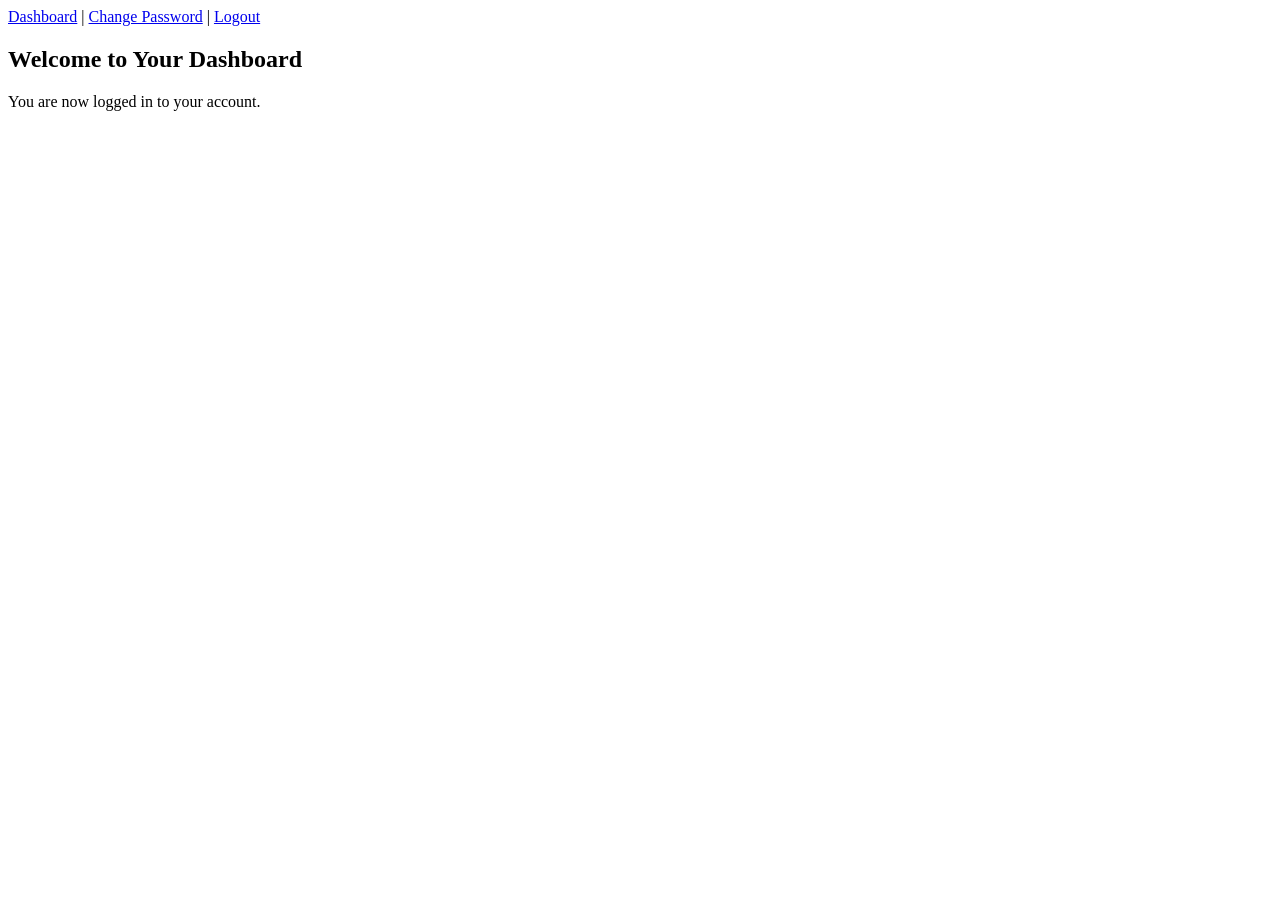
==== dashboard.html @ 75afcc26 "added 5 five html pages" ====
<!DOCTYPE html>
<html lang="en">
<head>
    <meta charset="UTF-8">
    <meta name="viewport" content="width=device-width, initial-scale=1.0">
    <title>Dashboard</title>
</head>
<body>
    <header>

    </header>
    
    <nav>
        <a href="dashboard.html">Dashboard</a> | <a href="forgot-password.html">Change Password</a> | <a href="index.html">Logout</a>
    </nav>
    
    <main>
        <section>
            <h2>Welcome to Your Dashboard</h2>
            <p>You are now logged in to your account.</p>
        </section>
    </main>
    <footer>
    </footer>
</body>
</html>
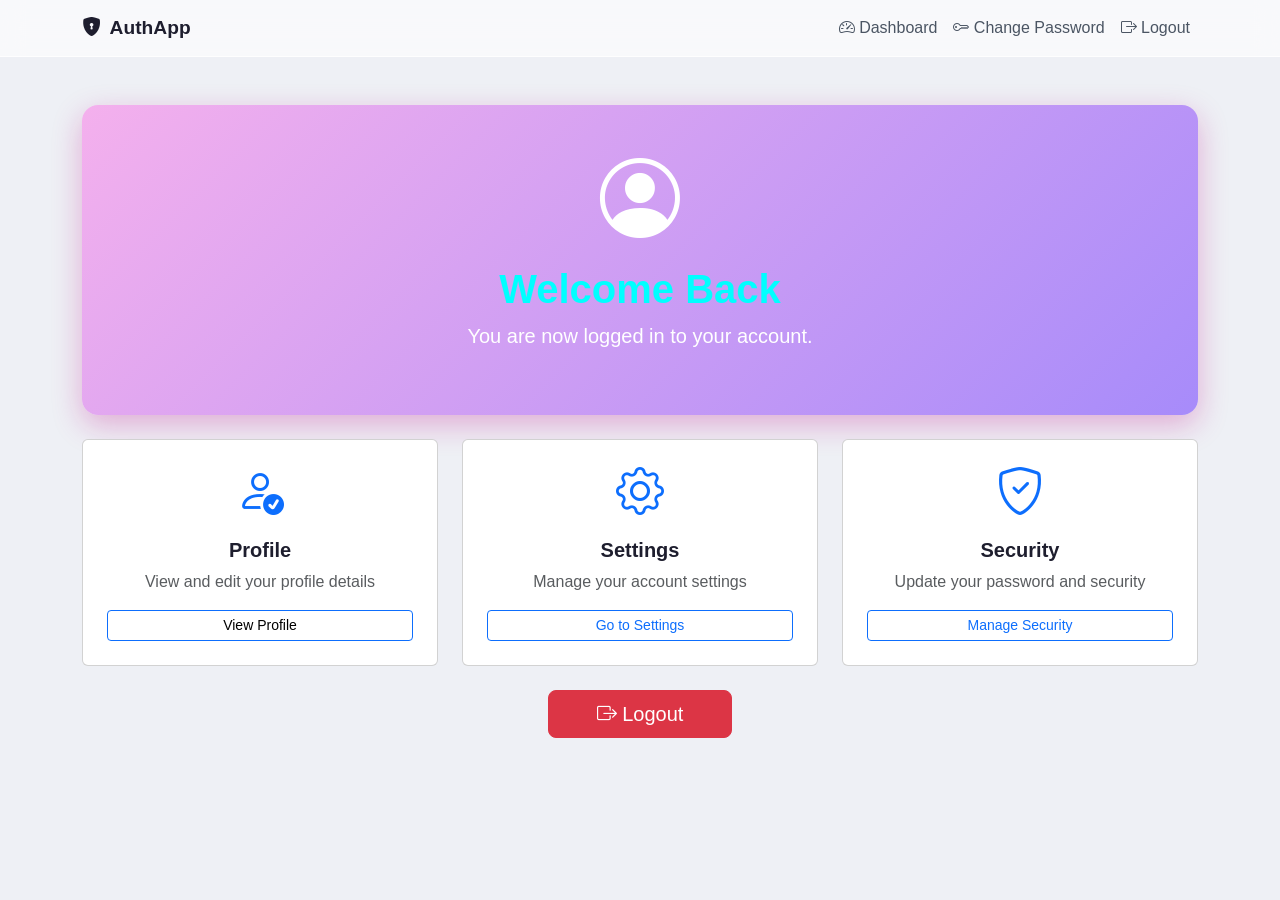
==== commit afee4739: "added css" ====
--- a/dashboard.html
+++ b/dashboard.html
@@ -4,23 +4,98 @@
     <meta charset="UTF-8">
     <meta name="viewport" content="width=device-width, initial-scale=1.0">
     <title>Dashboard</title>
+
+
+    <link href="https://cdn.jsdelivr.net/npm/bootstrap@5.3.3/dist/css/bootstrap.min.css" rel="stylesheet">
+
+
+    <link href="https://cdn.jsdelivr.net/npm/bootstrap-icons@1.11.3/font/bootstrap-icons.css" rel="stylesheet">
+
+
+    <link href="https://fonts.googleapis.com/css2?family=Poppins:wght@400;500;600;700&display=swap" rel="stylesheet">
+
+
+    <link rel="stylesheet" href="styles.css">
 </head>
-<body>
-    <header>
+<body class="dashboard-body">
 
-    </header>
-    
-    <nav>
-        <a href="dashboard.html">Dashboard</a> | <a href="forgot-password.html">Change Password</a> | <a href="index.html">Logout</a>
-    </nav>
-    
-    <main>
-        <section>
-            <h2>Welcome to Your Dashboard</h2>
-            <p>You are now logged in to your account.</p>
-        </section>
-    </main>
-    <footer>
-    </footer>
+  <!-- NAVBAR -->
+  <nav class="navbar navbar-expand-lg navbar-dark">
+    <div class="container">
+      <a class="navbar-brand fw-bold" href="dashboard.html">
+      <i class="bi bi-shield-lock-fill me-1"></i> AuthApp
+      </a>
+      <button class="navbar-toggler" type="button" data-bs-toggle="collapse" data-bs-target="#navbarNav">
+        <span class="navbar-toggler-icon"></span>
+      </button>
+      <div class="collapse navbar-collapse" id="navbarNav">
+        <div class="navbar-nav ms-auto">
+          <a class="nav-link text-white" href="dashboard.html">
+            <i class="bi bi-speedometer2"></i> Dashboard
+          </a>
+          <a class="nav-link text-white" href="forgot-password.html">
+            <i class="bi bi-key"></i> Change Password
+          </a>
+          <a class="nav-link text-white" href="login.html">
+            <i class="bi bi-box-arrow-right"></i> Logout
+          </a>
+        </div>
+      </div>
+    </div>
+  </nav>
+
+
+  <div class="container py-5">
+
+    <!-- Welcome Banner -->
+    <div class="welcome-banner rounded-4 p-5 mb-4 text-white text-center">
+      <i class="bi bi-person-circle display-1"></i>
+      <h1 class="fw-bold mt-3" style="color: aqua;">Welcome Back</h1>
+      <p class="lead">You are now logged in to your account.</p>
+    </div>
+
+    <div class="row g-4 mb-4">
+      <div class="col-md-4">
+        <div class="card dashboard-card text-center p-4 h-100">
+          <i class="bi bi-person-check display-5 text-primary mb-3"></i>
+          <h5 class="fw-bold">Profile</h5>
+          <p class="text-muted">View and edit your profile details</p>
+          <a href="" class="btn btn-outline-primary btn-sm mt-auto" style="color: black;">View Profile</a>
+        </div>
+      </div>
+      <div class="col-md-4">
+        <div class="card dashboard-card text-center p-4 h-100">
+          <i class="bi bi-gear display-5 text-primary mb-3"></i>
+          <h5 class="fw-bold">Settings</h5>
+          <p class="text-muted">Manage your account settings</p>
+          <a href="" class="btn btn-outline-primary btn-sm mt-auto">Go to Settings</a>
+        </div>
+      </div>
+      <div class="col-md-4">
+        <div class="card dashboard-card text-center p-4 h-100">
+          <i class="bi bi-shield-check display-5 text-primary mb-3" ></i>
+          <h5 class="fw-bold">Security </h5>
+          <p class="text-muted">Update your password and security</p>
+          <a href="forgot-password.html" class="btn btn-outline-primary btn-sm mt-auto">Manage Security</a>
+        </div>
+      </div>
+    </div>
+
+   
+    <div class="text-center mt-4">
+      <a href="login.html" class="btn btn-danger btn-lg px-5">
+        <i class="bi bi-box-arrow-right"></i> Logout
+      </a>
+    </div>
+
+  </div>
+
+  <!-- FOOTER -->
+  <footer class="text-center py-3 text-muted small">
+  </footer>
+
+  <!-- Bootstrap JS -->
+  <script src="https://cdn.jsdelivr.net/npm/bootstrap@5.3.3/dist/js/bootstrap.bundle.min.js"></script>
+
 </body>
-</html>
+</html>
--- a/styles.css
+++ b/styles.css
@@ -0,0 +1,273 @@
+
+        * { font-family: 'DM Sans', sans-serif; }
+
+        body {
+            background: #eef0f5;
+            min-height: 100vh;
+            display: flex;
+            flex-direction: column;
+        }
+
+  
+        .blob-wrap {
+            position: fixed;
+            inset: 0;
+            z-index: 0;
+            overflow: hidden;
+            pointer-events: none;
+        }
+
+        .blob {
+            position: absolute;
+            border-radius: 50%;
+            filter: blur(80px);
+            opacity: 0.45;
+        }
+
+        .blob-1 {
+            width: 420px; height: 420px;
+            background: #f9a8d4;
+            top: -80px; left: -80px;
+        }
+
+        .blob-2 {
+            width: 380px; height: 380px;
+            background: #93c5fd;
+            bottom: -60px; right: 30%;
+        }
+
+        .blob-3 {
+            width: 300px; height: 300px;
+            background: #c4b5fd;
+            top: 30%; right: -60px;
+        }
+
+        .blob-4 {
+            width: 250px; height: 250px;
+            background: #fbcfe8;
+            bottom: 10%; left: 20%;
+        }
+
+        /* Navbar */
+        .navbar {
+            background: rgba(255,255,255,0.6) !important;
+            backdrop-filter: blur(12px);
+            border-bottom: 1px solid rgba(255,255,255,0.8);
+            z-index: 10;
+        }
+
+        .navbar-brand {
+            color: #1e1e2e !important;
+            font-weight: 700;
+            font-size: 1.2rem;
+        }
+
+        .nav-link {
+            color: #4b5563 !important;
+            font-weight: 500;
+            transition: color 0.2s;
+        }
+
+        .nav-link:hover { color: #7c3aed !important; }
+
+        /* Main wrapper */
+        .login-wrapper {
+            flex: 1;
+            display: flex;
+            align-items: center;
+            justify-content: center;
+            padding: 2rem 1rem;
+            position: relative;
+            z-index: 1;
+        }
+
+        /* Card */
+        .login-card {
+            background: rgba(255,255,255,0.75);
+            backdrop-filter: blur(20px);
+            border: 1px solid rgba(255,255,255,0.9);
+            border-radius: 24px;
+            box-shadow: 0 20px 80px rgba(0, 0, 0, 0.08);
+            padding: 2.5rem;
+            width: 100%;
+            max-width: 420px;
+        }
+
+        .login-card h2 {
+            font-size: 1.8rem;
+            font-weight: 700;
+            color: #1e1e2e;
+            margin-bottom: 0.3rem;
+        }
+
+        .login-card .subtitle {
+            color: #6b7280;
+            font-size: 0.9rem;
+            margin-bottom: 1.8rem;
+        }
+
+
+        .form-label {
+            font-weight: 600;
+            font-size: 0.85rem;
+            color: #374151;
+            margin-bottom: 0.4rem;
+        }
+
+        .form-control {
+            background: rgba(255,255,255,0.8);
+            border: 1.5px solid #e5e7eb;
+            border-radius: 12px;
+            padding: 0.7rem 1rem;
+            font-size: 0.95rem;
+            color: #1e1e2e;
+            transition: all 0.2s;
+        }
+
+        .form-control:focus {
+            background: #fff;
+            border-color: #a78bfa;
+            box-shadow: 0 0 0 3px rgba(167,139,250,0.15);
+            outline: none;
+        }
+
+        .form-control::placeholder { color: #9ca3af; }
+
+        /* Sign in button */
+        .btn-signin {
+            background: #1e1e2e;
+            color: #fff;
+            border: none;
+            border-radius: 12px;
+            padding: 0.75rem;
+            font-weight: 600;
+            font-size: 1rem;
+            width: 100%;
+            transition: all 0.25s;
+            letter-spacing: 0.3px;
+        }
+
+        .btn-signin:hover {
+            background: #2d2d44;
+            transform: translateY(-2px);
+            box-shadow: 0 8px 20px rgba(30,30,46,0.25);
+            color: #fff;
+        }
+
+
+        .divider {
+            display: flex;
+            align-items: center;
+            gap: 0.8rem;
+            margin: 1.2rem 0;
+            color: #9ca3af;
+            font-size: 0.82rem;
+        }
+
+        .divider::before,
+        .divider::after {
+            content: '';
+            flex: 1;
+            height: 1px;
+            background: #e5e7eb;
+        }
+
+
+        .forgot-link {
+            color: #7c3aed;
+            font-size: 0.85rem;
+            text-decoration: none;
+            font-weight: 500;
+        }
+
+        .forgot-link:hover { color: #6d28d9; text-decoration: underline; }
+
+        .bottom-text {
+            text-align: center;
+            font-size: 0.88rem;
+            color: #6b7280;
+            margin-top: 1.2rem;
+        }
+
+        .bottom-text a {
+            color: #7c3aed;
+            font-weight: 600;
+            text-decoration: none;
+        }
+
+        .bottom-text a:hover { text-decoration: underline; }
+
+        .remember-row {
+            display: flex;
+            justify-content: space-between;
+            align-items: center;
+            flex-wrap: wrap;
+            gap: 0.75rem;
+            margin-bottom: 1.4rem;
+        }
+
+        .form-check-input:checked {
+            background-color: #7c3aed;
+            border-color: #7c3aed;
+        }
+
+        .form-check-label {
+            font-size: 0.85rem;
+            color: #6b7280;
+        }
+
+        /* Responsive tweaks */
+        @media (max-width: 768px) {
+            .login-wrapper {
+                padding: 1.5rem 1rem;
+            }
+
+            .login-card {
+                padding: 2rem 1.6rem;
+                max-width: 420px;
+            }
+
+            .remember-row {
+                justify-content: flex-start;
+            }
+        }
+
+        @media (max-width: 480px) {
+            .login-card {
+                padding: 1.6rem 1.2rem;
+            }
+
+            .login-card h2 {
+                font-size: 1.5rem;
+            }
+
+            .login-card {
+                width: min(95%, 420px);
+            }
+
+            .input-group .btn {
+                padding: 0.65rem 0.9rem;
+            }
+        }
+
+        .btn.btn-primary.btn-lg {
+            background: #1e1e2e;
+            color: #fff;
+            border: none;
+            border-radius: 12px;
+            padding: 0.75rem;
+            font-weight: 600;
+            font-size: 1rem;
+            width: 100%;
+            transition: all 0.25s;
+            letter-spacing: 0.3px;
+        }
+        .welcome-banner {
+  background: linear-gradient(135deg, #f4b0ed 0%, #a78bfa 100%);
+  box-shadow: 0 10px 30px rgba(192, 18, 139, 0.3);
+  color: #ffffff !important;
+}
+.fw-bold{
+color: #1e1e2e;
+
+}
